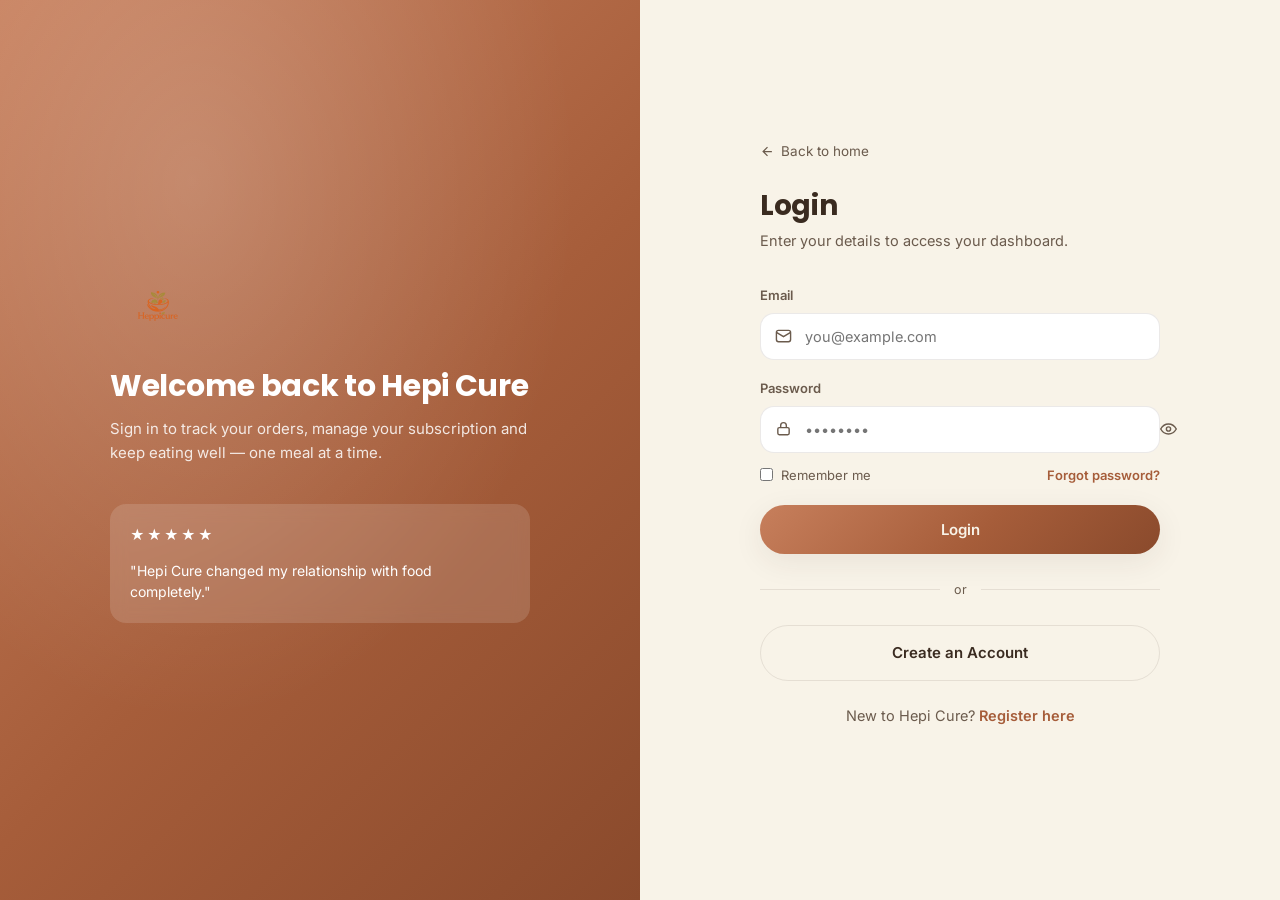
==== dashboard.html @ 38f88aef "Initial Hepi Cure website" ====
<!DOCTYPE html>
<html lang="en">
<head>
<meta charset="UTF-8">
<meta name="viewport" content="width=device-width, initial-scale=1.0">
<title>Home — Hepi Cure</title>
<link rel="stylesheet" href="css/style.css">
</head>
<body>
<div class="app-shell">
  <div class="container app-topbar">
    <div class="app-greet">
      <div>
        <h1 id="greetName">Hello, User 👋</h1>
        <p>Today's Healthy Menu</p>
      </div>
      <a href="profile.html" class="profile-link-text" aria-label="Open profile">Profile</a>
    </div>

    <div class="search-bar">
      <svg width="18" height="18" viewBox="0 0 24 24" fill="none" stroke="currentColor" stroke-width="2"><circle cx="11" cy="11" r="7"/><path d="M21 21l-4.3-4.3"/></svg>
      <input type="text" id="searchInput" placeholder="Search meals, e.g. paneer, oats, juice...">
    </div>

    <div class="cat-scroll" id="catScroll"></div>
  </div>

  <div class="container">
    <div class="meal-grid" id="mealGrid" style="margin-top:20px;"></div>
    <p id="emptyState" style="display:none; text-align:center; color:var(--text-muted); padding:60px 0;">No meals match your search. Try a different keyword.</p>
  </div>
</div>

<div class="bottom-nav">
  <a href="dashboard.html" class="bn-item active">
    <svg width="20" height="20" viewBox="0 0 24 24" fill="none" stroke="currentColor" stroke-width="2"><path d="M3 11l9-8 9 8"/><path d="M5 10v10h14V10"/></svg>
    Home
  </a>
  <a href="subscription-status.html" class="bn-item">
    <svg width="20" height="20" viewBox="0 0 24 24" fill="none" stroke="currentColor" stroke-width="2"><rect x="3" y="4" width="18" height="18" rx="3"/><path d="M8 2v4M16 2v4M3 10h18"/></svg>
    Subscription
  </a>
  <a href="track-order.html" class="bn-item">
    <svg width="20" height="20" viewBox="0 0 24 24" fill="none" stroke="currentColor" stroke-width="2"><circle cx="12" cy="12" r="9"/><path d="M12 7v5l3 3"/></svg>
    Track Order
  </a>
  <a href="profile.html" class="bn-item">
    <svg width="20" height="20" viewBox="0 0 24 24" fill="none" stroke="currentColor" stroke-width="2"><circle cx="12" cy="8" r="4"/><path d="M4 21c1.5-4 5-6 8-6s6.5 2 8 6"/></svg>
    Profile
  </a>
</div>

<a class="fab-wa" style="bottom:96px;" href="https://wa.me/917300748429" target="_blank" rel="noopener" aria-label="Chat on WhatsApp">
  <svg width="26" height="26" viewBox="0 0 24 24" fill="currentColor"><path d="M12.04 2C6.58 2 2.13 6.45 2.13 11.91c0 1.75.46 3.45 1.32 4.95L2.05 22l5.25-1.38a9.9 9.9 0 0 0 4.74 1.21h.005c5.46 0 9.91-4.45 9.91-9.91 0-2.65-1.03-5.14-2.9-7.01A9.82 9.82 0 0 0 12.04 2z"/></svg>
</a>

<script src="js/data.js"></script>
<script src="js/app.js"></script>
<script>
  Auth.requireLogin();
  const user = Auth.currentUser();
  if(user){
    document.getElementById("greetName").textContent = `Hello, ${user.name.split(" ")[0]} 👋`;
  }

  let activeCat = "all";
  let query = "";

  function catIconHTML(icon){
    return icon.includes("/") ? `<img src="${icon}" alt="">` : icon;
  }

  function renderCats(){
    const el = document.getElementById("catScroll");
    el.innerHTML = `<button class="cat-chip ${activeCat==='all'?'active':''}" data-cat="all"><span class="ic">🍽️</span>All</button>` +
      CATEGORIES.map(c=>`<button class="cat-chip ${activeCat===c.id?'active':''}" data-cat="${c.id}"><span class="ic">${catIconHTML(c.icon)}</span>${c.label}</button>`).join("");
    el.querySelectorAll(".cat-chip").forEach(b=>b.addEventListener("click", ()=>{ activeCat=b.dataset.cat; renderCats(); renderMeals(); }));
  }

  function renderMeals(){
    let list = activeCat==="all" ? MEALS : MEALS.filter(m=>m.cat===activeCat);
    if(query.trim()){
      const q = query.toLowerCase();
      list = list.filter(m => m.name.toLowerCase().includes(q) || m.ingredients.toLowerCase().includes(q));
    }
    const grid = document.getElementById("mealGrid");
    const empty = document.getElementById("emptyState");
    grid.innerHTML = list.map(mealCardHTML).join("");
    empty.style.display = list.length ? "none" : "block";
    initReveal();
  }

  document.getElementById("searchInput").addEventListener("input", (e)=>{ query = e.target.value; renderMeals(); });

  renderCats();
  renderMeals();
</script>
</body>
</html>
---- css/style.css ----
/* ===========================================================
   HEPI CURE — Design System
   Eat Healthy. Live Happy.
   =========================================================== */

@import url('https://fonts.googleapis.com/css2?family=Poppins:wght@500;600;700;800&family=Inter:wght@400;500;600;700&display=swap');

:root{
  /* Brand */
  --terracotta: #A65D3A;
  --terracotta-dark: #8A4A2C;
  --terracotta-light: #C77F5C;
  --cream: #F8F3E8;
  --cream-deep: #F0E7D5;
  --olive: #6F7D4E;
  --olive-dark: #59653E;
  --ink: #3A2B20;
  --ink-soft: #6B5B4D;
  --white: #FFFFFF;

  /* Semantic */
  --bg: var(--cream);
  --surface: var(--white);
  --text: var(--ink);
  --text-muted: var(--ink-soft);
  --border: rgba(58,43,32,0.10);

  --radius: 20px;
  --radius-sm: 12px;
  --radius-lg: 28px;
  --shadow-soft: 0 8px 30px rgba(58,43,32,0.08);
  --shadow-med: 0 14px 40px rgba(58,43,32,0.14);
  --shadow-lift: 0 20px 50px rgba(166,93,58,0.22);

  --grad-hero: radial-gradient(120% 120% at 15% 0%, #FBE9D9 0%, #F8F3E8 45%, #F1E6D2 100%);
  --grad-terracotta: linear-gradient(135deg, #C77F5C 0%, #A65D3A 55%, #8A4A2C 100%);
  --grad-olive: linear-gradient(135deg, #8B9A63 0%, #6F7D4E 100%);

  --font-head: 'Poppins', sans-serif;
  --font-body: 'Inter', sans-serif;

  --ease: cubic-bezier(.22,1,.36,1);
}

[data-theme="dark"]{
  --bg: #211913;
  --surface: #2B2119;
  --text: #F3E9DC;
  --text-muted: #C9B7A5;
  --border: rgba(255,255,255,0.08);
  --cream-deep: #33261C;
  --shadow-soft: 0 8px 30px rgba(0,0,0,0.35);
  --shadow-med: 0 14px 40px rgba(0,0,0,0.45);
  --grad-hero: radial-gradient(120% 120% at 15% 0%, #3A2C20 0%, #211913 55%, #1A130E 100%);
}

*{ box-sizing:border-box; margin:0; padding:0; }
html{ scroll-behavior:smooth; }
body{
  font-family: var(--font-body);
  background: var(--bg);
  color: var(--text);
  line-height:1.55;
  -webkit-font-smoothing:antialiased;
  transition: background .35s var(--ease), color .35s var(--ease);
  overflow-x:hidden;
}
h1,h2,h3,h4{ font-family:var(--font-head); font-weight:700; line-height:1.15; letter-spacing:-0.01em; color:var(--text); }
a{ text-decoration:none; color:inherit; }
img{ max-width:100%; display:block; }
ul{ list-style:none; }
button{ font-family:var(--font-body); cursor:pointer; border:none; background:none; }
input,select,textarea{ font-family:var(--font-body); }
::selection{ background:var(--terracotta); color:var(--cream); }
:focus-visible{ outline:2.5px solid var(--olive); outline-offset:3px; border-radius:6px; }
@media (prefers-reduced-motion: reduce){ *{ animation-duration:0.001ms !important; transition-duration:0.001ms !important; } }

.container{ max-width:1220px; margin:0 auto; padding:0 24px; }
.eyebrow{
  display:inline-flex; align-items:center; gap:8px;
  font-size:12.5px; font-weight:700; letter-spacing:.14em; text-transform:uppercase;
  color:var(--olive-dark); background:rgba(111,125,78,0.12);
  padding:7px 14px; border-radius:100px; margin-bottom:16px;
}
[data-theme="dark"] .eyebrow{ color:#C9D4A8; background:rgba(139,154,99,0.18); }

.section{ padding:96px 0; }
.section-head{ max-width:640px; margin:0 0 52px; }
.section-head.center{ margin-left:auto; margin-right:auto; text-align:center; }
.section-head h2{ font-size:clamp(28px,3.4vw,42px); margin-bottom:14px; }
.section-head p{ color:var(--text-muted); font-size:17px; }

/* Buttons */
.btn{
  display:inline-flex; align-items:center; justify-content:center; gap:9px;
  padding:15px 30px; border-radius:100px; font-weight:600; font-size:15px;
  transition: transform .3s var(--ease), box-shadow .3s var(--ease), background .3s var(--ease);
  white-space:nowrap;
}
.btn-primary{ background:var(--grad-terracotta); color:var(--cream); box-shadow:var(--shadow-soft); }
.btn-primary:hover{ transform:translateY(-3px); box-shadow:var(--shadow-lift); }
.btn-outline{ background:transparent; color:var(--text); border:1.5px solid var(--border); }
.btn-outline:hover{ border-color:var(--terracotta); color:var(--terracotta); transform:translateY(-3px); }
.btn-ghost-light{ background:rgba(255,255,255,0.16); color:var(--ink); backdrop-filter:blur(10px); border:1px solid rgba(255,255,255,0.4); }
.btn-olive{ background:var(--grad-olive); color:#fff; box-shadow:0 10px 26px rgba(111,125,78,.3); }
.btn-olive:hover{ transform:translateY(-3px); }
.btn-sm{ padding:10px 20px; font-size:13.5px; }
.btn-block{ width:100%; }
.btn[disabled]{ opacity:.5; pointer-events:none; }
.btn-danger{ background:#B4472F; color:#fff; }
.btn-icon{ width:42px; height:42px; border-radius:50%; display:inline-flex; align-items:center; justify-content:center; background:var(--surface); border:1px solid var(--border); }

/* Nav */
.nav{
  position:sticky; top:0; z-index:100;
  display:flex; align-items:center; justify-content:space-between;
  padding:16px 0; background:rgba(248,243,232,0.78); backdrop-filter:blur(16px) saturate(1.4);
  border-bottom:1px solid transparent; transition:.35s var(--ease);
}
[data-theme="dark"] .nav{ background:rgba(33,25,19,0.78); }
.nav.scrolled{ border-bottom-color:var(--border); box-shadow:0 4px 24px rgba(58,43,32,0.06); }
.nav-inner{ display:flex; align-items:center; justify-content:space-between; width:100%; }
.logo{ display:flex; align-items:center; gap:10px; font-family:var(--font-head); font-weight:800; font-size:20px; }
.logo .mark{
  width:38px; height:38px; border-radius:12px; background:var(--grad-terracotta);
  display:flex; align-items:center; justify-content:center; color:#fff; font-size:18px; box-shadow:var(--shadow-soft);
}
.logo-img{ height:56px; width:auto; display:block; }
.nav-links{ display:flex; gap:34px; font-weight:600; font-size:14.5px; }
.nav-links a{ position:relative; color:var(--text-muted); transition:.25s; }
.nav-links a:hover{ color:var(--terracotta); }
.nav-actions{ display:flex; align-items:center; gap:12px; }
.theme-toggle{
  width:42px; height:42px; border-radius:50%; background:var(--surface); border:1px solid var(--border);
  display:flex; align-items:center; justify-content:center; transition:.3s;
}
.theme-toggle:hover{ border-color:var(--terracotta); }
.nav-burger{ display:none; }

/* Hero */
.hero{ position:relative; padding:64px 0 40px; background:var(--grad-hero); overflow:hidden; }
.hero-blob{ position:absolute; border-radius:50%; filter:blur(60px); opacity:.5; z-index:0; }
.hero-blob.b1{ width:420px; height:420px; background:var(--olive); top:-160px; right:-120px; opacity:.18; }
.hero-blob.b2{ width:320px; height:320px; background:var(--terracotta); bottom:-140px; left:-100px; opacity:.14; }
.hero-grid{ position:relative; z-index:1; display:grid; grid-template-columns:1.05fr .95fr; gap:56px; align-items:center; }
.hero-copy .eyebrow{ animation: fadeUp .7s var(--ease) both; }
.hero-copy h1{ font-size:clamp(36px,4.6vw,58px); margin-bottom:20px; animation: fadeUp .7s .08s var(--ease) both; }
.hero-copy h1 span{ color:var(--terracotta); position:relative; }
.hero-copy p{ font-size:18px; color:var(--text-muted); max-width:480px; margin-bottom:32px; animation: fadeUp .7s .16s var(--ease) both; }
.hero-actions{ display:flex; gap:14px; flex-wrap:wrap; animation: fadeUp .7s .24s var(--ease) both; }
.hero-stats{ display:flex; gap:34px; margin-top:44px; animation: fadeUp .7s .32s var(--ease) both; }
.hero-stats div strong{ display:block; font-family:var(--font-head); font-size:24px; color:var(--terracotta); }
.hero-stats div span{ font-size:13px; color:var(--text-muted); }
.hero-visual{ position:relative; animation: fadeUp .8s .2s var(--ease) both; }
.hero-photo{ border-radius:var(--radius-lg); overflow:hidden; box-shadow:var(--shadow-lift); aspect-ratio:4/4.6; position:relative; }
.hero-photo img{ width:100%; height:100%; object-fit:cover; }
.hero-card{
  position:absolute; background:rgba(255,255,255,0.85); backdrop-filter:blur(14px);
  border-radius:16px; padding:14px 16px; box-shadow:var(--shadow-med); display:flex; align-items:center; gap:12px;
  border:1px solid rgba(255,255,255,0.6);
}
[data-theme="dark"] .hero-card{ background:rgba(43,33,25,0.85); }
.hero-card.c1{ top:8%; left:-9%; animation: floaty 5s ease-in-out infinite; }
.hero-card.c2{ bottom:9%; right:-8%; animation: floaty 5.5s ease-in-out infinite 1s; }
.hero-card .ring{ width:44px; height:44px; border-radius:50%; }
.hero-card small{ display:block; color:var(--text-muted); font-size:11px; }
.hero-card strong{ font-family:var(--font-head); font-size:15px; }
.scroll-ind{ display:flex; justify-content:center; margin-top:56px; }
.scroll-ind span{
  width:26px; height:42px; border:2px solid var(--terracotta); border-radius:20px; position:relative; display:block; opacity:.6;
}
.scroll-ind span::after{
  content:''; position:absolute; top:8px; left:50%; transform:translateX(-50%);
  width:4px; height:8px; background:var(--terracotta); border-radius:4px; animation:scrollDown 1.6s infinite;
}
@keyframes scrollDown{ 0%{opacity:1; top:8px;} 70%{opacity:0; top:20px;} 100%{opacity:0; top:8px;} }
@keyframes floaty{ 0%,100%{ transform:translateY(0);} 50%{ transform:translateY(-10px);} }
@keyframes fadeUp{ from{opacity:0; transform:translateY(18px);} to{opacity:1; transform:translateY(0);} }
.reveal{ opacity:0; transform:translateY(24px); transition:opacity .7s var(--ease), transform .7s var(--ease); }
.reveal.in{ opacity:1; transform:translateY(0); }

/* About cards */
.about-grid{ display:grid; grid-template-columns:repeat(4,1fr); gap:22px; }
.about-card{
  background:var(--surface); border:1px solid var(--border); border-radius:var(--radius);
  padding:30px 24px; box-shadow:var(--shadow-soft); transition:.35s var(--ease);
}
.about-card:hover{ transform:translateY(-8px); box-shadow:var(--shadow-med); border-color:var(--terracotta); }
.about-card .ic{
  width:52px; height:52px; border-radius:14px; background:var(--grad-terracotta); color:#fff;
  display:flex; align-items:center; justify-content:center; margin-bottom:18px;
}
.about-card h3{ font-size:17px; margin-bottom:8px; }
.about-card p{ font-size:14px; color:var(--text-muted); }

/* How it works */
.steps{ position:relative; }
.steps-row{ display:grid; grid-template-columns:repeat(5,1fr); gap:18px; position:relative; }
.steps-row::before{
  content:''; position:absolute; top:26px; left:10%; right:10%; height:2px;
  background:repeating-linear-gradient(90deg, var(--border) 0 10px, transparent 10px 18px); z-index:0;
}
.step{ position:relative; z-index:1; text-align:center; }
.step .num{
  width:52px; height:52px; border-radius:50%; background:var(--surface); border:2px solid var(--terracotta);
  color:var(--terracotta); font-family:var(--font-head); font-weight:700; display:flex; align-items:center; justify-content:center;
  margin:0 auto 16px; box-shadow:var(--shadow-soft);
}
.step h4{ font-size:15px; margin-bottom:6px; }
.step p{ font-size:13px; color:var(--text-muted); }

/* Meal cards */
.tabs{ display:flex; gap:10px; flex-wrap:wrap; margin-bottom:36px; }
.tab-btn{
  padding:10px 20px; border-radius:100px; border:1.5px solid var(--border); font-weight:600; font-size:13.5px;
  color:var(--text-muted); background:var(--surface); transition:.25s;
}
.tab-btn:hover{ border-color:var(--terracotta); color:var(--terracotta); }
.tab-btn.active{ background:var(--grad-terracotta); color:#fff; border-color:transparent; box-shadow:var(--shadow-soft); }

.meal-grid{ display:grid; grid-template-columns:repeat(auto-fill,minmax(270px,1fr)); gap:24px; }
.meal-card{
  background:var(--surface); border-radius:var(--radius); overflow:hidden; box-shadow:var(--shadow-soft);
  border:1px solid var(--border); transition:.35s var(--ease); display:flex; flex-direction:column;
}
.meal-card:hover{ transform:translateY(-8px); box-shadow:var(--shadow-med); }
.meal-media{ position:relative; aspect-ratio:4/3; overflow:hidden; }
.meal-media img{ width:100%; height:100%; object-fit:cover; transition:transform .5s var(--ease); }
.meal-card:hover .meal-media img{ transform:scale(1.08); }
.meal-badge{
  position:absolute; top:12px; left:12px; background:rgba(255,255,255,.92); backdrop-filter:blur(6px);
  padding:5px 12px; border-radius:100px; font-size:11.5px; font-weight:700; color:var(--olive-dark);
}
.meal-fav{
  position:absolute; top:12px; right:12px; width:34px; height:34px; border-radius:50%;
  background:rgba(255,255,255,.92); display:flex; align-items:center; justify-content:center; color:var(--terracotta);
}
.meal-body{ padding:20px; display:flex; flex-direction:column; gap:10px; flex:1; }
.meal-body h3{ font-size:16.5px; }
.meal-body .desc{ font-size:13px; color:var(--text-muted); flex:1; }
.macro-row{ display:flex; gap:14px; padding:12px 0; border-top:1px dashed var(--border); border-bottom:1px dashed var(--border); }
.macro{ text-align:center; flex:1; }
.macro strong{ display:block; font-family:var(--font-head); font-size:14.5px; color:var(--terracotta); }
.macro span{ font-size:10.5px; color:var(--text-muted); text-transform:uppercase; letter-spacing:.05em; }
.meal-foot{ display:flex; align-items:center; justify-content:space-between; margin-top:4px; }
.price{ font-family:var(--font-head); font-weight:700; color:var(--ink); }
[data-theme="dark"] .price{ color:var(--text); }
.wa-btn{
  display:inline-flex; align-items:center; gap:7px; background:#25D366; color:#fff; padding:9px 16px;
  border-radius:100px; font-size:12.5px; font-weight:700; transition:.25s;
}
.wa-btn:hover{ transform:translateY(-2px); box-shadow:0 8px 20px rgba(37,211,102,.35); }

/* Pricing */
.pricing-grid{ display:grid; grid-template-columns:repeat(3,1fr); gap:26px; align-items:stretch; }
.price-card{
  background:var(--surface); border-radius:var(--radius-lg); padding:36px 30px; border:1px solid var(--border);
  box-shadow:var(--shadow-soft); display:flex; flex-direction:column; transition:.35s var(--ease); position:relative;
}
.price-card:hover{ transform:translateY(-8px); box-shadow:var(--shadow-med); }
.price-card.featured{ background:var(--grad-terracotta); color:#fff; transform:scale(1.03); box-shadow:var(--shadow-lift); }
.price-card.featured:hover{ transform:scale(1.03) translateY(-8px); }
.price-card.featured .price-list li{ color:rgba(255,255,255,.92); }
.price-card.featured .plan-price span{ color:rgba(255,255,255,.75); }
.price-card.featured h3{ color:#fff; }
.ribbon{ position:absolute; top:-14px; right:28px; background:var(--olive); color:#fff; font-size:11.5px; font-weight:700; padding:6px 14px; border-radius:100px; box-shadow:var(--shadow-soft); }
.price-card h3{ font-size:20px; margin-bottom:6px; }
.plan-price{ font-family:var(--font-head); font-size:36px; font-weight:800; margin:14px 0 20px; }
.plan-price span{ font-size:14px; font-weight:500; color:var(--text-muted); }
.price-list{ display:flex; flex-direction:column; gap:12px; margin-bottom:28px; flex:1; }
.price-list li{ display:flex; align-items:center; gap:10px; font-size:14px; color:var(--text-muted); }
.price-list li svg{ flex-shrink:0; color:var(--olive); }
.price-card.featured .price-list li svg{ color:#fff; }

/* Testimonials */
.testi-grid{ display:grid; grid-template-columns:repeat(3,1fr); gap:24px; }
.testi-card{ background:var(--surface); border-radius:var(--radius); padding:28px; border:1px solid var(--border); box-shadow:var(--shadow-soft); }
.testi-stars{ color:#E3A23A; font-size:14px; margin-bottom:14px; letter-spacing:2px; }
.testi-card p{ font-size:14.5px; color:var(--text-muted); margin-bottom:20px; }
.testi-person{ display:flex; align-items:center; gap:12px; }
.testi-person img{ width:44px; height:44px; border-radius:50%; object-fit:cover; }
.testi-person strong{ display:block; font-size:14px; }
.testi-person span{ font-size:12px; color:var(--text-muted); }

/* FAQ */
.faq-list{ max-width:760px; margin:0 auto; display:flex; flex-direction:column; gap:14px; }
.faq-item{ background:var(--surface); border:1px solid var(--border); border-radius:16px; overflow:hidden; }
.faq-q{ display:flex; align-items:center; justify-content:space-between; padding:20px 24px; font-weight:600; font-size:15px; }
.faq-q svg{ transition:transform .3s var(--ease); flex-shrink:0; color:var(--terracotta); }
.faq-item.open .faq-q svg{ transform:rotate(45deg); }
.faq-a{ max-height:0; overflow:hidden; transition:max-height .4s var(--ease); }
.faq-item.open .faq-a{ max-height:220px; }
.faq-a p{ padding:0 24px 20px; font-size:14px; color:var(--text-muted); }

/* Footer */
.footer{ background:var(--ink); color:#EFE4D6; padding:64px 0 26px; margin-top:40px; }
[data-theme="dark"] .footer{ background:#160F0A; }
.footer-grid{ display:grid; grid-template-columns:1.4fr 1fr 1fr 1.1fr; gap:40px; margin-bottom:44px; }
.footer .logo{ color:#fff; margin-bottom:14px; }
.footer-col h4{ color:#fff; font-size:14px; margin-bottom:16px; letter-spacing:.03em; }
.footer-col p{ color:#C9B7A5; font-size:13.5px; }
.footer-col ul{ display:flex; flex-direction:column; gap:10px; }
.footer-col a{ color:#C9B7A5; font-size:13.5px; transition:.2s; }
.footer-col a:hover{ color:var(--terracotta-light); }
.footer-bottom{ border-top:1px solid rgba(255,255,255,0.08); padding-top:22px; display:flex; justify-content:space-between; font-size:12.5px; color:#9C8975; flex-wrap:wrap; gap:10px; }
.social-row{ display:flex; gap:10px; margin-top:14px; }
.social-row a{ width:38px; height:38px; border-radius:50%; background:rgba(255,255,255,0.07); display:flex; align-items:center; justify-content:center; }
.social-row a:hover{ background:var(--terracotta); }

/* Floating WhatsApp */
.fab-wa{
  position:fixed; bottom:26px; right:26px; width:60px; height:60px; border-radius:50%;
  background:#25D366; display:flex; align-items:center; justify-content:center; box-shadow:0 12px 30px rgba(37,211,102,.4);
  z-index:200; color:#fff; animation:pulse 2.4s infinite;
}
.fab-wa:hover{ transform:scale(1.08); }
@keyframes pulse{ 0%{box-shadow:0 12px 30px rgba(37,211,102,.4);} 50%{box-shadow:0 12px 30px rgba(37,211,102,.15), 0 0 0 12px rgba(37,211,102,.08);} 100%{box-shadow:0 12px 30px rgba(37,211,102,.4);} }

/* Auth pages */
.auth-wrap{ min-height:100vh; display:grid; grid-template-columns:1fr 1fr; }
.auth-visual{ position:relative; background:var(--grad-terracotta); display:flex; align-items:center; justify-content:center; padding:60px; overflow:hidden; }
.auth-visual::before{ content:''; position:absolute; inset:0; background:radial-gradient(60% 60% at 30% 20%, rgba(255,255,255,.18), transparent); }
.auth-visual-inner{ position:relative; z-index:1; color:#fff; max-width:420px; }
.auth-visual-inner .mark{ width:60px; height:60px; border-radius:16px; background:rgba(255,255,255,.18); display:flex; align-items:center; justify-content:center; margin-bottom:28px; font-size:26px; backdrop-filter:blur(6px); }
.auth-logo-img{ height:64px; width:auto; display:block; margin-bottom:28px; }
.auth-visual-inner h2{ color:#fff; font-size:30px; margin-bottom:14px; }
.auth-visual-inner p{ color:rgba(255,255,255,.85); font-size:15px; }
.auth-quote{ margin-top:40px; padding:20px; background:rgba(255,255,255,.14); border-radius:16px; backdrop-filter:blur(8px); }
.auth-form-side{ display:flex; align-items:center; justify-content:center; padding:40px; }
.auth-box{ width:100%; max-width:400px; }
.auth-box .back{ display:inline-flex; align-items:center; gap:6px; font-size:13.5px; color:var(--text-muted); margin-bottom:28px; }
.auth-box h1{ font-size:28px; margin-bottom:8px; }
.auth-box > p{ color:var(--text-muted); font-size:14.5px; margin-bottom:32px; }
.field{ margin-bottom:18px; }
.field label{ display:block; font-size:13px; font-weight:600; margin-bottom:8px; color:var(--text-muted); }
.field .input-wrap{ position:relative; }
.field input, .field select, .field textarea{
  width:100%; padding:14px 16px 14px 44px; border-radius:14px; border:1.5px solid var(--border);
  background:var(--surface); color:var(--text); font-size:14.5px; transition:.25s;
}
.field input:focus, .field select:focus, .field textarea:focus{ border-color:var(--terracotta); }
.field .input-wrap svg{ position:absolute; left:15px; top:50%; transform:translateY(-50%); color:var(--text-muted); }
.field .toggle-pass{ position:absolute; right:15px; top:50%; transform:translateY(-50%); color:var(--text-muted); }
.field-row{ display:flex; align-items:center; justify-content:space-between; margin:-6px 0 20px; font-size:13px; }
.checkbox-row{ display:flex; align-items:center; gap:8px; color:var(--text-muted); }
.link-accent{ color:var(--terracotta); font-weight:600; }
.auth-divider{ display:flex; align-items:center; gap:14px; margin:26px 0; color:var(--text-muted); font-size:12.5px; }
.auth-divider::before, .auth-divider::after{ content:''; flex:1; height:1px; background:var(--border); }
.auth-switch{ text-align:center; margin-top:24px; font-size:14px; color:var(--text-muted); }
.form-error{ color:#B4472F; font-size:12.5px; margin-top:6px; display:none; }
.form-error.show{ display:block; }

/* Interstitial (assessment) */
.interstitial{ min-height:100vh; display:flex; align-items:center; justify-content:center; padding:24px; background:var(--grad-hero); }
.inter-card{ max-width:520px; width:100%; background:var(--surface); border-radius:var(--radius-lg); padding:48px 40px; box-shadow:var(--shadow-med); text-align:center; border:1px solid var(--border); }
.inter-card .icon-blob{ width:84px; height:84px; border-radius:26px; background:var(--grad-olive); display:flex; align-items:center; justify-content:center; margin:0 auto 26px; color:#fff; box-shadow:var(--shadow-soft); }
.inter-card h1{ font-size:26px; margin-bottom:12px; }
.inter-card p{ color:var(--text-muted); margin-bottom:32px; }
.inter-actions{ display:flex; flex-direction:column; gap:12px; }
.progress-dots{ display:flex; justify-content:center; gap:8px; margin-bottom:30px; }
.progress-dots span{ width:8px; height:8px; border-radius:50%; background:var(--border); }
.progress-dots span.active{ background:var(--terracotta); width:22px; border-radius:5px; transition:.3s; }

/* Dashboard shell */
.app-shell{ min-height:100vh; padding-bottom:96px; background:var(--bg); }
.app-topbar{ padding:24px 0 4px; }
.app-greet{ display:flex; align-items:center; justify-content:space-between; margin-bottom:22px; }
.app-greet h1{ font-size:22px; }
.app-greet p{ color:var(--text-muted); font-size:13.5px; }
.avatar{ width:46px; height:46px; border-radius:50%; object-fit:cover; border:2px solid var(--surface); box-shadow:var(--shadow-soft); }
.search-bar{ position:relative; margin-bottom:24px; }
.search-bar input{ width:100%; padding:16px 16px 16px 48px; border-radius:16px; border:1.5px solid var(--border); background:var(--surface); font-size:14.5px; box-shadow:var(--shadow-soft); }
.search-bar svg{ position:absolute; left:17px; top:50%; transform:translateY(-50%); color:var(--text-muted); }
.cat-scroll{ display:flex; gap:12px; overflow-x:auto; padding-bottom:10px; margin-bottom:8px; scrollbar-width:none; }
.cat-scroll::-webkit-scrollbar{ display:none; }
.cat-chip{
  flex-shrink:0; display:flex; flex-direction:column; align-items:center; gap:8px; padding:14px 20px; border-radius:18px;
  background:var(--surface); border:1.5px solid var(--border); min-width:84px; transition:.25s; font-size:12px; font-weight:600; color:var(--text-muted);
}
.cat-chip .ic{ width:34px; height:34px; border-radius:10px; display:flex; align-items:center; justify-content:center; background:var(--cream-deep); overflow:hidden; }
.cat-chip .ic img{ width:100%; height:100%; object-fit:cover; border-radius:10px; }
.cat-chip.active{ border-color:var(--terracotta); background:rgba(166,93,58,0.08); color:var(--terracotta); }
.cat-chip.active .ic{ background:var(--grad-terracotta); color:#fff; }

/* Bottom nav */
.bottom-nav{
  position:fixed; bottom:0; left:0; right:0; z-index:150; background:var(--surface); border-top:1px solid var(--border);
  display:flex; justify-content:space-around; padding:10px 8px calc(10px + env(safe-area-inset-bottom));
  box-shadow:0 -8px 24px rgba(58,43,32,.06);
}
.bn-item{ display:flex; flex-direction:column; align-items:center; gap:4px; font-size:10.5px; color:var(--text-muted); font-weight:600; padding:6px 14px; border-radius:12px; transition:.25s; }
.bn-item.active{ color:var(--terracotta); background:rgba(166,93,58,0.08); }

/* Timeline (track order) */
.timeline{ display:flex; flex-direction:column; gap:0; margin:32px 0; }
.tl-step{ display:flex; gap:18px; position:relative; padding-bottom:34px; }
.tl-step:last-child{ padding-bottom:0; }
.tl-step::before{ content:''; position:absolute; left:19px; top:40px; bottom:0; width:2px; background:var(--border); }
.tl-step:last-child::before{ display:none; }
.tl-dot{ width:40px; height:40px; border-radius:50%; background:var(--surface); border:2px solid var(--border); display:flex; align-items:center; justify-content:center; flex-shrink:0; z-index:1; color:var(--text-muted); }
.tl-step.done .tl-dot{ background:var(--grad-olive); border-color:transparent; color:#fff; }
.tl-step.current .tl-dot{ background:var(--grad-terracotta); border-color:transparent; color:#fff; animation:pulseRing 1.8s infinite; }
@keyframes pulseRing{ 0%{box-shadow:0 0 0 0 rgba(166,93,58,.35);} 70%{box-shadow:0 0 0 10px rgba(166,93,58,0);} 100%{box-shadow:0 0 0 0 rgba(166,93,58,0);} }
.tl-content h4{ font-size:15px; margin-bottom:4px; }
.tl-content p{ font-size:13px; color:var(--text-muted); }
.tl-step.done .tl-content h4{ color:var(--olive-dark); }

/* Cards generic */
.card{ background:var(--surface); border-radius:var(--radius); padding:24px; border:1px solid var(--border); box-shadow:var(--shadow-soft); }
.stat-row{ display:grid; grid-template-columns:repeat(3,1fr); gap:14px; margin:20px 0; }
.stat-box{ background:var(--cream-deep); border-radius:14px; padding:16px; text-align:center; }
[data-theme="dark"] .stat-box{ background:rgba(255,255,255,0.04); }
.stat-box strong{ display:block; font-family:var(--font-head); font-size:19px; color:var(--terracotta); }
.stat-box span{ font-size:11px; color:var(--text-muted); }

/* Toast */
.toast-wrap{ position:fixed; top:20px; right:20px; z-index:400; display:flex; flex-direction:column; gap:10px; }
.toast{
  background:var(--ink); color:#F3E9DC; padding:14px 20px; border-radius:14px; font-size:13.5px; font-weight:500;
  box-shadow:var(--shadow-med); display:flex; align-items:center; gap:10px; animation:toastIn .35s var(--ease);
}
@keyframes toastIn{ from{ opacity:0; transform:translateX(30px);} to{opacity:1; transform:translateX(0);} }
.toast.success svg{ color:#8FBF6F; }

/* Skeleton */
.skeleton{ background:linear-gradient(90deg, var(--cream-deep) 25%, var(--border) 37%, var(--cream-deep) 63%); background-size:400% 100%; animation:shimmer 1.4s infinite; border-radius:14px; }
@keyframes shimmer{ 0%{background-position:100% 0;} 100%{background-position:0 0;} }

/* Modal */
.modal-bg{ position:fixed; inset:0; background:rgba(58,43,32,0.45); backdrop-filter:blur(4px); z-index:300; display:none; align-items:center; justify-content:center; padding:20px; }
.modal-bg.open{ display:flex; }
.modal{ background:var(--surface); border-radius:var(--radius); padding:30px; max-width:440px; width:100%; box-shadow:var(--shadow-lift); }

/* Admin */
.admin-shell{ display:grid; grid-template-columns:250px 1fr; min-height:100vh; }
.admin-sidebar{ background:var(--ink); color:#EFE4D6; padding:26px 18px; display:flex; flex-direction:column; }
[data-theme="dark"] .admin-sidebar{ background:#160F0A; }
.admin-sidebar .logo{ color:#fff; margin-bottom:34px; padding:0 8px; }
.admin-nav{ display:flex; flex-direction:column; gap:4px; flex:1; }
.admin-nav a{ display:flex; align-items:center; gap:12px; padding:12px 14px; border-radius:12px; font-size:13.5px; font-weight:600; color:#C9B7A5; transition:.2s; }
.admin-nav a:hover{ background:rgba(255,255,255,.06); color:#fff; }
.admin-nav a.active{ background:var(--grad-terracotta); color:#fff; }
.admin-main{ padding:30px 34px; overflow-x:hidden; }
.admin-header{ display:flex; align-items:center; justify-content:space-between; margin-bottom:26px; }
.admin-header h1{ font-size:22px; }
.data-table{ width:100%; border-collapse:collapse; background:var(--surface); border-radius:var(--radius); overflow:hidden; box-shadow:var(--shadow-soft); }
.data-table th{ text-align:left; font-size:11.5px; text-transform:uppercase; letter-spacing:.05em; color:var(--text-muted); padding:14px 18px; background:var(--cream-deep); }
[data-theme="dark"] .data-table th{ background:rgba(255,255,255,0.04); }
.data-table td{ padding:14px 18px; font-size:13.5px; border-top:1px solid var(--border); }
.pill{ padding:4px 12px; border-radius:100px; font-size:11px; font-weight:700; }
.pill.green{ background:rgba(111,125,78,.15); color:var(--olive-dark); }
.pill.orange{ background:rgba(166,93,58,.15); color:var(--terracotta); }
.pill.gray{ background:rgba(58,43,32,.08); color:var(--text-muted); }
.admin-tab-content{ display:none; }
.admin-tab-content.active{ display:block; }
.kpi-grid{ display:grid; grid-template-columns:repeat(4,1fr); gap:20px; margin-bottom:28px; }
.kpi-card{ background:var(--surface); border-radius:var(--radius); padding:22px; box-shadow:var(--shadow-soft); border:1px solid var(--border); }
.kpi-card .ic{ width:40px; height:40px; border-radius:12px; display:flex; align-items:center; justify-content:center; margin-bottom:14px; }
.kpi-card strong{ display:block; font-family:var(--font-head); font-size:24px; }
.kpi-card span{ font-size:12.5px; color:var(--text-muted); }
.table-toolbar{ display:flex; justify-content:space-between; align-items:center; margin-bottom:16px; gap:12px; flex-wrap:wrap; }
.table-toolbar input, .table-toolbar select{ padding:10px 14px; border-radius:10px; border:1.5px solid var(--border); background:var(--surface); font-size:13px; }
.icon-action{ width:32px; height:32px; border-radius:8px; display:inline-flex; align-items:center; justify-content:center; color:var(--text-muted); transition:.2s; }
.icon-action:hover{ background:var(--cream-deep); color:var(--terracotta); }

/* Responsive */
@media (max-width: 980px){
  .hero-grid{ grid-template-columns:1fr; }
  .about-grid{ grid-template-columns:repeat(2,1fr); }
  .steps-row{ grid-template-columns:repeat(3,1fr); row-gap:30px; }
  .steps-row::before{ display:none; }
  .pricing-grid, .testi-grid{ grid-template-columns:1fr; }
  .footer-grid{ grid-template-columns:1fr 1fr; }
  .auth-visual{ display:none; }
  .auth-wrap{ grid-template-columns:1fr; }
  .admin-shell{ grid-template-columns:1fr; }
  .admin-sidebar{ display:none; }
  .kpi-grid{ grid-template-columns:repeat(2,1fr); }
}
@media (max-width: 640px){
  .nav-links{ display:none; }
  .about-grid{ grid-template-columns:1fr; }
  .steps-row{ grid-template-columns:1fr 1fr; }
  .section{ padding:64px 0; }
  .hero{ padding-top:32px; }
  .hero-card{ display:none; }
  .footer-grid{ grid-template-columns:1fr; gap:30px; }
  .kpi-grid{ grid-template-columns:1fr; }
}


/* Admin editing and full responsive improvements */
.admin-menu-btn{display:none;position:fixed;top:14px;left:14px;z-index:260;width:44px;height:44px;border-radius:12px;background:var(--grad-terracotta);color:#fff;font-size:22px;box-shadow:var(--shadow-med)}
.admin-category-grid{grid-template-columns:repeat(5,minmax(150px,1fr));}
.admin-category-card,.price-card{position:relative;}
.category-edit,.plan-edit{position:absolute;right:14px;top:14px;background:var(--cream-deep);color:var(--terracotta);z-index:2;}
.featured .plan-edit{background:rgba(255,255,255,.18);color:#fff;}
.modal-title-row{display:flex;align-items:center;justify-content:space-between;gap:16px;margin-bottom:20px}.modal-title-row button{font-size:20px;color:var(--text-muted)}
.admin-edit-modal{max-height:90vh;overflow:auto}.admin-edit-modal textarea{width:100%;resize:vertical;min-height:120px}.check-row{display:flex;gap:10px;align-items:center;margin:0 0 20px;color:var(--text-muted);font-size:14px}

@media (max-width:980px){
  .admin-menu-btn{display:flex;align-items:center;justify-content:center}
  .admin-sidebar{display:flex;position:fixed;inset:0 auto 0 0;width:min(82vw,290px);z-index:250;transform:translateX(-105%);transition:transform .3s var(--ease);box-shadow:20px 0 50px rgba(0,0,0,.25)}
  .admin-sidebar.mobile-open{transform:translateX(0)}
  .admin-main{padding:76px 18px 28px}
  .admin-category-grid{grid-template-columns:repeat(2,minmax(0,1fr))}
  .data-table{display:block;overflow-x:auto;white-space:nowrap;-webkit-overflow-scrolling:touch}
  .pricing-grid{gap:18px}
}
@media (max-width:640px){
  .container{padding:0 16px}.nav{padding:12px 0}.logo{font-size:17px}.logo .mark{width:34px;height:34px}
  .nav-actions{gap:7px}.nav-actions .btn{padding:9px 13px;font-size:12px}.theme-toggle{width:38px;height:38px}
  .hero-copy p,.section-head p{font-size:15px}.hero-actions{flex-direction:column}.hero-actions .btn{width:100%}.hero-stats{gap:18px;flex-wrap:wrap}
  .meal-grid{grid-template-columns:1fr}.meal-card:hover,.about-card:hover{transform:none}.meal-foot{align-items:center}.wa-btn{padding:10px 14px}
  .tabs{overflow-x:auto;flex-wrap:nowrap;padding-bottom:6px}.tab-btn{flex:0 0 auto}
  .pricing-grid{grid-template-columns:1fr}.price-card{padding:28px 20px}.footer-bottom{flex-direction:column;gap:8px;text-align:center}
  .admin-main{padding-left:12px;padding-right:12px}.admin-header h1{font-size:18px}.admin-category-grid{grid-template-columns:1fr}
  .table-toolbar{align-items:stretch}.table-toolbar input,.table-toolbar select,.table-toolbar .btn{width:100%}
  .modal-bg{padding:10px}.modal{padding:22px 16px;border-radius:16px}.kpi-card{padding:18px}
  .auth-card{padding:24px 16px}.field-row{grid-template-columns:1fr!important}
}


/* Meal and order admin editor */
.admin-wide-modal{max-width:760px}.admin-form-grid{display:grid;grid-template-columns:1fr 1fr;gap:0 16px}.admin-full-field{grid-column:1/-1}.admin-actions-cell{display:flex;gap:8px;align-items:center}.danger-action{color:#b4472f!important}.pill.red{background:rgba(180,71,47,.12);color:#b4472f}.admin-edit-modal .field input,.admin-edit-modal .field select,.admin-edit-modal .field textarea{padding-left:16px}.admin-edit-modal select{width:100%;padding:14px 16px;border-radius:14px;border:1.5px solid var(--border);background:var(--surface);color:var(--text)}
@media(max-width:640px){.admin-form-grid{grid-template-columns:1fr}.admin-full-field{grid-column:auto}.admin-wide-modal{max-height:94vh}.admin-actions-cell{min-width:92px}}


/* ===========================================================
   ADMIN PERFORMANCE + INFORMATION-ONLY SUBSCRIPTIONS
   =========================================================== */
.plan-price{
  display:none !important;
}

.plan-tagline{
  margin:10px 0 18px;
  color:var(--text-muted);
  font-size:14px;
  line-height:1.6;
}

.price-card.featured .plan-tagline{
  color:rgba(255,255,255,.84);
}

.plan-member-count{
  margin-top:18px;
  padding-top:16px;
  border-top:1px solid var(--border);
  color:var(--text-muted);
  font-size:13px;
  font-weight:600;
}

.price-card.featured .plan-member-count{
  border-top-color:rgba(255,255,255,.18);
  color:rgba(255,255,255,.84);
}

.admin-user-badge,
.user-initial-avatar{
  width:42px;
  height:42px;
  flex:0 0 42px;
  display:inline-flex;
  align-items:center;
  justify-content:center;
  border-radius:50%;
  background:var(--grad-terracotta);
  color:#fff;
  font-family:var(--font-head);
  font-size:16px;
  font-weight:800;
  box-shadow:var(--shadow-soft);
}

.admin-meal-thumb{
  width:40px;
  height:40px;
  flex:0 0 40px;
  display:block;
  object-fit:cover;
  border-radius:9px;
  background:var(--cream-deep);
}

#mealsTableBody td:first-child{
  min-width:220px;
}

.admin-tab-content:not(.active){
  content-visibility:hidden;
}

.admin-tab-content.active{
  content-visibility:visible;
}

@media (max-width:640px){
  .admin-user-badge,
  .user-initial-avatar{
    width:38px;
    height:38px;
    flex-basis:38px;
  }

  .admin-meal-thumb{
    width:36px;
    height:36px;
    flex-basis:36px;
  }
}
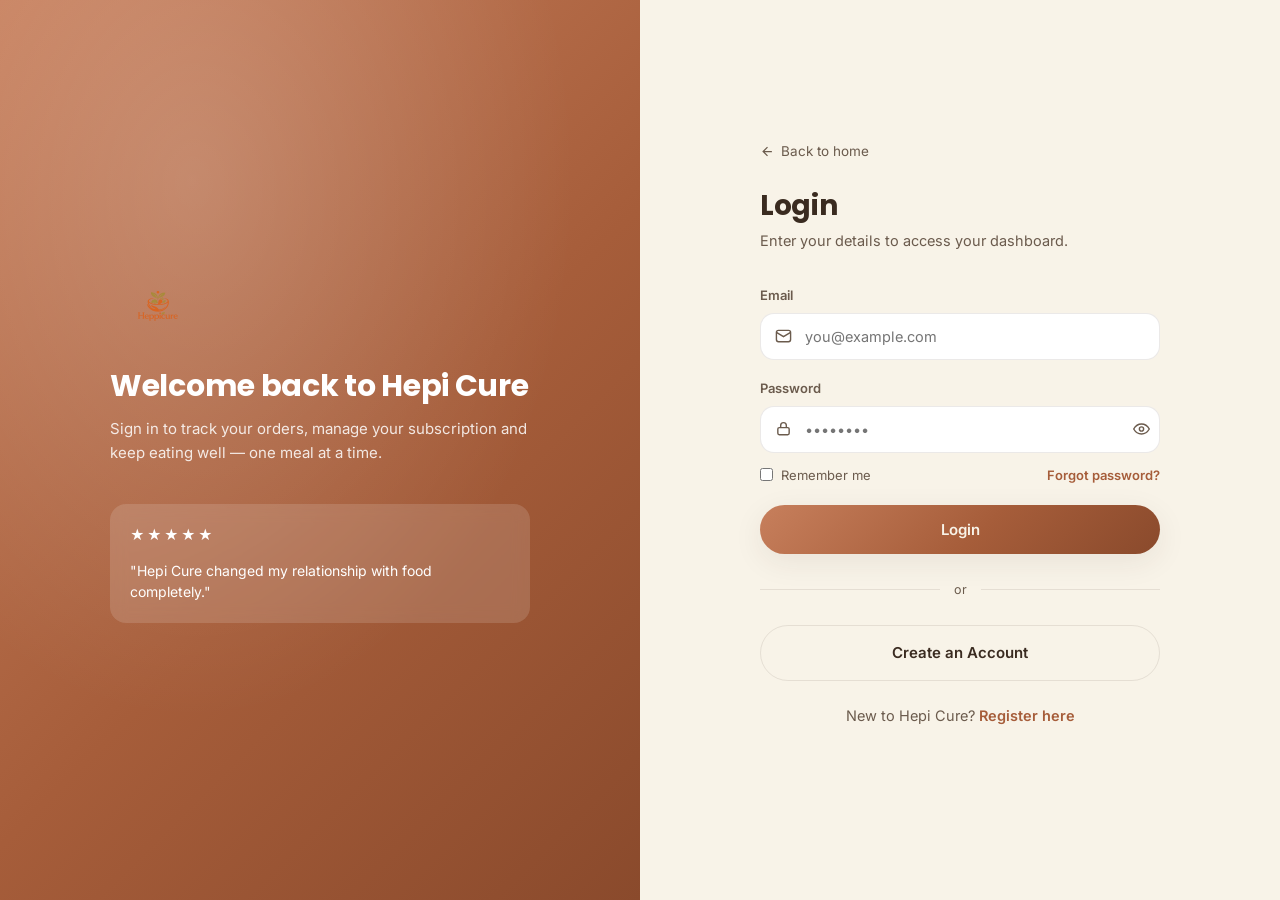
==== commit 5660c046: "password visibility,all icon image insertion.." ====
--- a/dashboard.html
+++ b/dashboard.html
@@ -72,7 +72,7 @@
 
   function renderCats(){
     const el = document.getElementById("catScroll");
-    el.innerHTML = `<button class="cat-chip ${activeCat==='all'?'active':''}" data-cat="all"><span class="ic">🍽️</span>All</button>` +
+    el.innerHTML = `<button class="cat-chip ${activeCat==='all'?'active':''}" data-cat="all"><span class="ic"><img src="images/chefs-thali.png" alt=""></span>All</button>` +
       CATEGORIES.map(c=>`<button class="cat-chip ${activeCat===c.id?'active':''}" data-cat="${c.id}"><span class="ic">${catIconHTML(c.icon)}</span>${c.label}</button>`).join("");
     el.querySelectorAll(".cat-chip").forEach(b=>b.addEventListener("click", ()=>{ activeCat=b.dataset.cat; renderCats(); renderMeals(); }));
   }
--- a/css/style.css
+++ b/css/style.css
@@ -120,12 +120,12 @@
 [data-theme="dark"] .nav{ background:rgba(33,25,19,0.78); }
 .nav.scrolled{ border-bottom-color:var(--border); box-shadow:0 4px 24px rgba(58,43,32,0.06); }
 .nav-inner{ display:flex; align-items:center; justify-content:space-between; width:100%; }
-.logo{ display:flex; align-items:center; gap:10px; font-family:var(--font-head); font-weight:800; font-size:20px; }
+.logo{ display:flex; align-items:center; gap:12px; font-family:var(--font-head); font-weight:800; font-size:20px; }
 .logo .mark{
   width:38px; height:38px; border-radius:12px; background:var(--grad-terracotta);
   display:flex; align-items:center; justify-content:center; color:#fff; font-size:18px; box-shadow:var(--shadow-soft);
 }
-.logo-img{ height:56px; width:auto; display:block; }
+.logo-img{ height: 80px; width:auto; display:block; }
 .nav-links{ display:flex; gap:34px; font-weight:600; font-size:14.5px; }
 .nav-links a{ position:relative; color:var(--text-muted); transition:.25s; }
 .nav-links a:hover{ color:var(--terracotta); }
@@ -339,8 +339,15 @@
   background:var(--surface); color:var(--text); font-size:14.5px; transition:.25s;
 }
 .field input:focus, .field select:focus, .field textarea:focus{ border-color:var(--terracotta); }
-.field .input-wrap svg{ position:absolute; left:15px; top:50%; transform:translateY(-50%); color:var(--text-muted); }
-.field .toggle-pass{ position:absolute; right:15px; top:50%; transform:translateY(-50%); color:var(--text-muted); }
+.field .input-wrap svg{ position:absolute; left:15px; top:50%; transform:translateY(-50%); color:var(--text-muted); pointer-events:none; }
+.field .input-wrap:has(.toggle-pass) input{ padding-right:46px; }
+.field .toggle-pass{
+  position:absolute; right:14px; top:50%; transform:translateY(-50%);
+  display:flex; align-items:center; justify-content:center;
+  width:28px; height:28px; padding:0; border:none; background:transparent;
+  color:var(--text-muted); cursor:pointer; border-radius:8px; transition:.2s;
+}
+.field .toggle-pass:hover{ color:var(--terracotta); background:var(--cream-deep); }
 .field-row{ display:flex; align-items:center; justify-content:space-between; margin:-6px 0 20px; font-size:13px; }
 .checkbox-row{ display:flex; align-items:center; gap:8px; color:var(--text-muted); }
 .link-accent{ color:var(--terracotta); font-weight:600; }
@@ -611,3 +618,953 @@
     flex-basis:36px;
   }
 }
+/* HEPI CURE PREMIUM SUBSCRIPTION UPGRADE — append to END of css/style.css */
+.subscription-showcase{
+  --sub-wine:var(--terracotta);
+  --sub-wine-soft:#B36A46;
+  --sub-gold:#D4A64A;
+  --sub-cream:#F7EFE6;
+  --sub-card:#FFFDF9;
+  --sub-brown:var(--ink);
+  --sub-muted:#6F5C50;
+background:var(--terracotta);
+position:relative;overflow:hidden;background:radial-gradient(circle at 10% 10%,rgba(200,149,42,.12),transparent 28%),radial-gradient(circle at 92% 85%,rgba(123,26,26,.09),transparent 30%),linear-gradient(180deg,var(--sub-cream),#FBF3E9)}
+[data-theme="dark"] .subscription-showcase{--sub-card:#30231c;--sub-brown:#f5eadf;--sub-muted:#d2b9aa;background:#211913}.subscription-container{position:relative;z-index:2}.subscription-orb{position:absolute;border-radius:50%;pointer-events:none;opacity:.45}.subscription-orb-one{width:240px;height:240px;left:-100px;top:110px;background:rgba(200,149,42,.15)}.subscription-orb-two{width:300px;height:300px;right:-150px;bottom:50px;background:rgba(123,26,26,.10)}
+.subscription-heading{max-width:760px;margin:0 auto 46px;text-align:center}.subscription-pill{display:inline-flex;align-items:center;gap:9px;padding:8px 16px;border-radius:999px;background:var(--sub-wine);color:#fff;font-size:11px;font-weight:700;letter-spacing:.16em;text-transform:uppercase;box-shadow:0 10px 30px rgba(123,26,26,.14);margin-bottom:18px}.subscription-pill-dot{width:7px;height:7px;border-radius:50%;background:var(--sub-gold);animation:subscriptionPulse 1.8s ease-in-out infinite}.subscription-kicker{color:var(--sub-gold);font-family:Georgia,'Times New Roman',serif;font-style:italic;font-size:16px;margin-bottom:8px}.subscription-heading h2{color:var(--sub-brown);font-size:clamp(30px,4vw,48px);margin-bottom:16px}.subscription-intro{max-width:650px;margin:0 auto;color:var(--sub-muted);font-size:16px;line-height:1.8}
+.subscription-slider{max-width:1060px;margin:0 auto}.subscription-viewport{overflow:hidden;padding:12px 8px 22px}.subscription-track{display:flex;gap:22px;transition:transform .55s cubic-bezier(.22,1,.36,1);will-change:transform}.subscription-card{position:relative;min-width:calc((100% - 44px)/3);background:var(--sub-card);color:var(--sub-brown);border:1px solid rgba(123,26,26,.10);border-radius:26px;padding:28px 25px 25px;overflow:hidden;box-shadow:0 15px 40px rgba(67,26,14,.08);transition:.35s}.subscription-card:hover{transform:translateY(-8px);box-shadow:0 22px 52px rgba(67,26,14,.15);border-color:rgba(200,149,42,.5)}.subscription-card.featured{
+    background: linear-gradient(
+        135deg,
+        var(--terracotta) 0%,
+        #B36A46 55%,
+        #8A4A2C 100%
+    );
+
+    color:#fff;
+    border:1px solid rgba(255,255,255,.08);
+    box-shadow:0 25px 60px rgba(166,93,58,.28);
+}
+.subscription-popular{position:absolute;right:18px;top:18px;border-radius:999px;background:var(--sub-gold);color:#291007;padding:6px 11px;font-size:9px;font-weight:800;letter-spacing:.12em;text-transform:uppercase}.subscription-icon{width:58px;height:58px;display:flex;align-items:center;justify-content:center;border-radius:17px;background:rgba(200,149,42,.10);border:1px solid rgba(200,149,42,.24);color:var(--sub-wine);margin-bottom:20px}.subscription-card.featured .subscription-icon{color:#F8D98E;background:rgba(255,255,255,.09);border-color:rgba(255,255,255,.16)}.subscription-icon svg{width:31px;height:31px}.subscription-number{display:inline-flex;color:var(--sub-wine);background:rgba(123,26,26,.07);border-radius:999px;padding:5px 11px;font-size:10px;font-weight:800;letter-spacing:.11em;text-transform:uppercase;margin-bottom:14px}.subscription-card.featured .subscription-number{color:#F8E2B0;background:rgba(255,255,255,.10)}.subscription-card h3{font-family:Georgia,'Times New Roman',serif;font-size:25px;margin-bottom:11px;color:var(--sub-brown)}.subscription-description{min-height:150px;color:var(--sub-muted);font-size:14px;line-height:1.78;margin-bottom:18px}.subscription-tags{display:flex;flex-wrap:wrap;gap:7px;min-height:68px;margin-bottom:21px}.subscription-tag{padding:6px 10px;border-radius:999px;border:1px solid rgba(200,149,42,.38);background:rgba(200,149,42,.05);color:#A87518;font-size:10px;font-weight:700}
+.subscription-interest{width:100%;display:flex;align-items:center;justify-content:center;gap:8px;min-height:49px;border-radius:999px;padding:13px 18px;background:var(--sub-wine);color:#fff;font-weight:700;font-size:14px;transition:.25s}.subscription-interest:hover{transform:translateY(-2px);box-shadow:0 12px 25px rgba(123,26,26,.23);background:var(--sub-wine-soft)}.subscription-card.featured .subscription-interest{background:#B36A46;;color:var(--sub-wine)}.subscription-controls{display:flex;align-items:center;justify-content:center;gap:15px;margin-top:10px}.subscription-arrow{width:38px;height:38px;border:1.5px solid var(--sub-wine);border-radius:50%;display:flex;align-items:center;justify-content:center;color:var(--sub-wine);transition:.2s}.subscription-arrow:hover{background:var(--sub-wine);color:#fff}.subscription-arrow:disabled{opacity:.35;cursor:not-allowed}.subscription-dots{display:flex;align-items:center;gap:8px}.subscription-dot{width:8px;height:8px;border-radius:50%;border:1.5px solid var(--sub-wine);transition:.3s}.subscription-dot.active{width:24px;border-radius:6px;background:var(--sub-wine)}.subscription-message{max-width:760px;margin:42px auto 0;display:flex;align-items:center;justify-content:center;gap:15px;text-align:center;color:var(--sub-muted);font-family:Georgia,'Times New Roman',serif;font-style:italic;font-size:15px;line-height:1.8}.subscription-message strong{color:var(--sub-wine)}.subscription-message-mark{color:var(--sub-gold);font-style:normal}@keyframes subscriptionPulse{0%,100%{opacity:1;transform:scale(1)}50%{opacity:.35;transform:scale(.65)}}
+@media(max-width:900px){.subscription-card{min-width:calc((100% - 22px)/2)}.subscription-description{min-height:170px}}@media(max-width:640px){.subscription-showcase{padding-top:78px;padding-bottom:78px}.subscription-heading{margin-bottom:28px}.subscription-heading h2{font-size:30px}.subscription-intro{font-size:14px}.subscription-viewport{padding-left:2px;padding-right:2px}.subscription-track{gap:14px}.subscription-card{min-width:100%;padding:25px 21px 22px;border-radius:22px}.subscription-description,.subscription-tags{min-height:auto}.subscription-message{font-size:13px;align-items:flex-start}.subscription-message-mark{display:none}}
+
+
+/* ===========================================================
+   SUBSCRIPTION V2 — FINAL FIXES
+   =========================================================== */
+.subscription-track{align-items:stretch}
+.subscription-card{
+  display:flex;
+  flex-direction:column;
+  min-height:520px;
+  height:auto;
+}
+.subscription-subtitle{
+  color:var(--sub-gold);
+  font-size:12px;
+  font-weight:800;
+  letter-spacing:.08em;
+  text-transform:uppercase;
+  margin:-2px 0 8px;
+}
+.subscription-card.featured .subscription-subtitle{color:#F8D98E}
+.subscription-description{
+  min-height:0;
+  margin-bottom:20px;
+}
+.subscription-feature-list{
+  display:flex;
+  flex-direction:column;
+  gap:10px;
+  margin:0 0 24px;
+  padding-top:18px;
+  border-top:1px solid rgba(123,26,26,.10);
+}
+.subscription-card.featured .subscription-feature-list{
+  border-top-color:rgba(255,255,255,.14);
+}
+.subscription-feature-list li{
+  display:flex;
+  align-items:center;
+  gap:10px;
+  color:var(--sub-muted);
+  font-size:13px;
+  font-weight:600;
+}
+.subscription-card.featured .subscription-feature-list li{color:rgba(255,255,255,.9)}
+.subscription-check{
+  width:23px;
+  height:23px;
+  flex:0 0 23px;
+  border-radius:50%;
+  display:flex;
+  align-items:center;
+  justify-content:center;
+  background:rgba(200,149,42,.12);
+  color:var(--sub-gold);
+  font-size:12px;
+  font-weight:900;
+}
+.subscription-card.featured .subscription-check{
+  background:rgba(255,255,255,.10);
+  color:#F8D98E;
+}
+.subscription-interest{margin-top:auto}
+.subscription-dots{display:none}
+.subscription-controls{margin-top:14px}
+@media(min-width:901px){
+  .subscription-controls{display:none}
+}
+@media(max-width:900px){
+  .subscription-dots{display:flex}
+  .subscription-card{min-height:500px}
+}
+@media(max-width:640px){
+  .subscription-card{min-height:0}
+}
+
+/* Admin subscription editor */
+.admin-plan-number{
+  display:inline-flex;
+  align-self:flex-start;
+  margin-bottom:12px;
+  padding:5px 10px;
+  border-radius:999px;
+  background:rgba(166,93,58,.10);
+  color:var(--terracotta);
+  font-size:10px;
+  font-weight:800;
+  letter-spacing:.08em;
+  text-transform:uppercase;
+}
+.price-card.featured .admin-plan-number{
+  background:rgba(255,255,255,.13);
+  color:#fff;
+}
+.admin-plan-description{
+  color:var(--text-muted);
+  font-size:13px;
+  line-height:1.65;
+  margin:12px 0 18px;
+}
+.price-card.featured .admin-plan-description{color:rgba(255,255,255,.84)}
+
+/* Featured subscription card text fix */
+.subscription-card.featured{
+  background:linear-gradient(
+    145deg,
+    #B86A42 0%,
+    #A65D3A 55%,
+    #8A4A2C 100%
+  ) !important;
+
+  color:#fff !important;
+}
+
+.subscription-card.featured h3,
+.subscription-card.featured .subscription-subtitle,
+.subscription-card.featured .subscription-description,
+.subscription-card.featured .subscription-number,
+.subscription-card.featured .subscription-feature-list li{
+  color:#fff !important;
+}
+
+.subscription-card.featured .subscription-description{
+  color:rgba(255,255,255,.88) !important;
+}
+
+.subscription-card.featured .subscription-number{
+  background:rgba(255,255,255,.14) !important;
+  color:#FFF3DF !important;
+}
+
+.subscription-card.featured .subscription-icon{
+  color:#FFE09A !important;
+  background:rgba(255,255,255,.10) !important;
+  border-color:rgba(255,255,255,.22) !important;
+}
+
+.subscription-card.featured .subscription-check{
+  background:rgba(255,255,255,.13) !important;
+  color:#FFE09A !important;
+}
+
+.subscription-card.featured .subscription-feature-list{
+  border-top-color:rgba(255,255,255,.18) !important;
+}
+
+.subscription-card.featured .subscription-interest{
+  background:#F7E7D5 !important;
+  color:#8A4A2C !important;
+  opacity:1 !important;
+}
+
+.subscription-card.featured .subscription-interest:hover{
+  background:#fff !important;
+  color:#A65D3A !important;
+}
+/* Mobile hero image improvement */
+@media (max-width: 640px){
+
+  .hero{
+    padding:32px 0 24px;
+  }
+
+  .hero-grid{
+    grid-template-columns:1fr;
+    gap:28px;
+  }
+
+  .hero-copy{
+    text-align:left;
+  }
+
+  .hero-copy h1{
+    font-size:32px;
+    line-height:1.08;
+  }
+
+  .hero-copy p{
+    font-size:14px;
+    line-height:1.6;
+    margin-bottom:22px;
+  }
+
+  .hero-actions{
+    display:grid;
+    grid-template-columns:1fr;
+    gap:10px;
+  }
+
+  .hero-actions .btn{
+    width:100%;
+    padding:13px 20px;
+  }
+
+  .hero-visual{
+    width:100%;
+  }
+
+  .hero-photo{
+    width:100%;
+    height:330px;
+    aspect-ratio:auto;
+    border-radius:22px;
+  }
+
+  .hero-photo img{
+    width:100%;
+    height:100%;
+    object-fit:cover;
+    object-position:center 42%;
+  }
+}
+
+.webdro-link{
+    color: #ffffff;
+    font-weight: 700;
+    text-decoration: none;
+    transition: all .3s ease;
+}
+
+.webdro-link:hover{
+    color: #F8D98E;
+    text-decoration: underline;
+}
+
+/* ===========================================================
+   HEPI CURE — PERSONALISED SUBSCRIPTION SECTION
+   Warm, Fresh and Consistent With The Main Website
+   =========================================================== */
+
+.hc-personalised{
+  position:relative;
+  overflow:hidden;
+  background:
+    linear-gradient(
+      180deg,
+      var(--cream) 0%,
+      #f5ecdd 50%,
+      var(--cream) 100%
+    );
+}
+
+.hc-personalised .container{
+  position:relative;
+  z-index:2;
+}
+
+.hc-personalised-blob{
+  position:absolute;
+  border-radius:50%;
+  filter:blur(20px);
+  pointer-events:none;
+  opacity:.25;
+}
+
+.hc-personalised-blob-one{
+  width:340px;
+  height:340px;
+  top:100px;
+  left:-180px;
+  background:rgba(166,93,58,.2);
+}
+
+.hc-personalised-blob-two{
+  width:380px;
+  height:380px;
+  right:-190px;
+  bottom:80px;
+  background:rgba(111,125,78,.22);
+}
+
+.hc-personalised-heading{
+  max-width:730px;
+  margin-bottom:64px;
+}
+
+.hc-personalised-heading h2{
+  max-width:650px;
+  margin-left:auto;
+  margin-right:auto;
+}
+
+.hc-personalised-heading p{
+  max-width:690px;
+  margin-left:auto;
+  margin-right:auto;
+  line-height:1.75;
+}
+
+/* Story container */
+
+.hc-plan-stories{
+  display:flex;
+  flex-direction:column;
+  gap:32px;
+}
+
+/* Individual plan */
+
+.hc-plan-story{
+  display:grid;
+  grid-template-columns:360px 1fr;
+  min-height:390px;
+  overflow:hidden;
+
+  background:var(--surface);
+  border:1px solid var(--border);
+  border-radius:28px;
+
+  box-shadow:var(--shadow-soft);
+
+  transition:
+    transform .4s var(--ease),
+    box-shadow .4s var(--ease),
+    border-color .4s var(--ease);
+}
+
+.hc-plan-story:hover{
+  transform:translateY(-7px);
+  box-shadow:var(--shadow-med);
+  border-color:rgba(166,93,58,.24);
+}
+
+.hc-plan-story.hc-plan-reverse{
+  grid-template-columns:1fr 360px;
+}
+
+.hc-plan-story.hc-plan-reverse .hc-plan-visual{
+  order:2;
+}
+
+.hc-plan-story.hc-plan-reverse .hc-plan-content{
+  order:1;
+}
+
+/* Plan illustration side */
+
+.hc-plan-visual{
+  position:relative;
+  min-height:390px;
+
+  display:flex;
+  align-items:center;
+  justify-content:center;
+
+  overflow:hidden;
+
+  background:
+    radial-gradient(
+      circle at 50% 40%,
+      rgba(255,255,255,.72),
+      transparent 42%
+    ),
+    linear-gradient(
+      145deg,
+      rgba(166,93,58,.16),
+      rgba(240,231,213,.85)
+    );
+}
+
+.hc-plan-story:nth-child(2) .hc-plan-visual{
+  background:
+    radial-gradient(
+      circle at 50% 40%,
+      rgba(255,255,255,.75),
+      transparent 42%
+    ),
+    linear-gradient(
+      145deg,
+      rgba(111,125,78,.19),
+      rgba(240,231,213,.9)
+    );
+}
+
+.hc-plan-story:nth-child(3) .hc-plan-visual{
+  background:
+    radial-gradient(
+      circle at 50% 40%,
+      rgba(255,255,255,.75),
+      transparent 42%
+    ),
+    linear-gradient(
+      145deg,
+      rgba(199,127,92,.18),
+      rgba(240,231,213,.9)
+    );
+}
+
+.hc-plan-visual-circle{
+  position:absolute;
+
+  width:245px;
+  height:245px;
+
+  border-radius:50%;
+
+  background:rgba(255,255,255,.42);
+  border:1px solid rgba(255,255,255,.75);
+
+  box-shadow:
+    inset 0 0 0 20px rgba(255,255,255,.13),
+    0 22px 50px rgba(58,43,32,.08);
+}
+
+.hc-plan-icon-wrap{
+  position:relative;
+  z-index:2;
+
+  width:132px;
+  height:132px;
+
+  display:flex;
+  align-items:center;
+  justify-content:center;
+
+  border-radius:40px;
+
+  color:var(--terracotta);
+
+  background:rgba(255,255,255,.88);
+  border:1px solid rgba(255,255,255,.95);
+
+  box-shadow:
+    0 18px 45px rgba(58,43,32,.12),
+    inset 0 1px 0 rgba(255,255,255,1);
+
+  transform:rotate(-3deg);
+  transition:transform .4s var(--ease);
+}
+
+.hc-plan-story:hover .hc-plan-icon-wrap{
+  transform:rotate(0) scale(1.04);
+}
+
+.hc-plan-story:nth-child(2) .hc-plan-icon-wrap{
+  color:var(--olive-dark);
+}
+
+.hc-plan-icon-wrap svg{
+  width:67px;
+  height:67px;
+}
+
+.hc-plan-floating-label{
+  position:absolute;
+  left:50%;
+  bottom:38px;
+
+  transform:translateX(-50%);
+
+  white-space:nowrap;
+
+  padding:9px 15px;
+
+  border-radius:100px;
+
+  background:rgba(255,255,255,.82);
+  backdrop-filter:blur(10px);
+
+  border:1px solid rgba(255,255,255,.8);
+
+  color:var(--ink-soft);
+
+  font-size:11px;
+  font-weight:700;
+  letter-spacing:.08em;
+  text-transform:uppercase;
+
+  box-shadow:0 10px 25px rgba(58,43,32,.08);
+}
+
+/* Content side */
+
+.hc-plan-content{
+  display:flex;
+  flex-direction:column;
+  justify-content:center;
+
+  padding:48px 54px;
+}
+
+.hc-plan-topline{
+  display:flex;
+  align-items:center;
+  gap:12px;
+  flex-wrap:wrap;
+
+  margin-bottom:16px;
+}
+
+.hc-plan-number{
+  color:var(--terracotta);
+
+  font-size:11px;
+  font-weight:800;
+  letter-spacing:.12em;
+  text-transform:uppercase;
+}
+
+.hc-plan-featured{
+  display:inline-flex;
+  align-items:center;
+  gap:6px;
+
+  padding:6px 11px;
+
+  border-radius:100px;
+
+  background:rgba(111,125,78,.13);
+  color:var(--olive-dark);
+
+  font-size:10px;
+  font-weight:800;
+  letter-spacing:.08em;
+  text-transform:uppercase;
+}
+
+.hc-plan-featured::before{
+  content:"";
+  width:6px;
+  height:6px;
+  border-radius:50%;
+  background:var(--olive);
+}
+
+.hc-plan-content h3{
+  margin-bottom:16px;
+
+  font-size:clamp(25px,3vw,36px);
+  color:var(--text);
+}
+
+.hc-plan-description{
+  max-width:650px;
+
+  margin-bottom:26px;
+
+  color:var(--text-muted);
+
+  font-size:15px;
+  line-height:1.8;
+}
+
+/* Benefits */
+
+.hc-plan-benefits{
+  display:flex;
+  flex-wrap:wrap;
+  gap:10px;
+
+  margin-bottom:30px;
+}
+
+.hc-plan-benefit{
+  display:inline-flex;
+  align-items:center;
+  gap:8px;
+
+  padding:9px 13px;
+
+  border-radius:12px;
+
+  background:var(--cream-deep);
+  border:1px solid rgba(58,43,32,.06);
+
+  color:var(--ink-soft);
+
+  font-size:12px;
+  font-weight:700;
+}
+
+.hc-plan-check{
+  width:20px;
+  height:20px;
+  flex-shrink:0;
+
+  display:flex;
+  align-items:center;
+  justify-content:center;
+
+  border-radius:50%;
+
+  background:rgba(111,125,78,.15);
+  color:var(--olive-dark);
+
+  font-size:11px;
+  font-weight:900;
+}
+
+/* CTA */
+
+.hc-plan-button{
+  width:max-content;
+  padding:13px 23px;
+  font-size:13px;
+}
+
+/* Bottom message */
+
+.hc-personalised-note{
+  max-width:930px;
+
+  display:flex;
+  align-items:flex-start;
+  gap:18px;
+
+  margin:42px auto 0;
+  padding:25px 28px;
+
+  border-radius:20px;
+
+  background:rgba(255,255,255,.58);
+  backdrop-filter:blur(12px);
+
+  border:1px solid rgba(166,93,58,.12);
+
+  box-shadow:0 12px 35px rgba(58,43,32,.06);
+}
+
+.hc-note-icon{
+  width:48px;
+  height:48px;
+  flex:0 0 48px;
+
+  display:flex;
+  align-items:center;
+  justify-content:center;
+
+  border-radius:15px;
+
+  background:rgba(111,125,78,.13);
+
+  font-size:22px;
+}
+
+.hc-personalised-note span{
+  display:block;
+
+  margin-bottom:5px;
+
+  color:var(--text);
+
+  font-family:var(--font-head);
+  font-size:15px;
+  font-weight:700;
+}
+
+.hc-personalised-note p{
+  color:var(--text-muted);
+  font-size:13.5px;
+  line-height:1.7;
+}
+
+/* Dark mode */
+
+[data-theme="dark"] .hc-personalised{
+  background:
+    linear-gradient(
+      180deg,
+      var(--bg),
+      #2b2119,
+      var(--bg)
+    );
+}
+
+[data-theme="dark"] .hc-plan-visual{
+  background:
+    radial-gradient(
+      circle at 50% 40%,
+      rgba(255,255,255,.08),
+      transparent 42%
+    ),
+    linear-gradient(
+      145deg,
+      rgba(166,93,58,.18),
+      rgba(51,38,28,.8)
+    );
+}
+
+[data-theme="dark"] .hc-plan-story:nth-child(2) .hc-plan-visual{
+  background:
+    radial-gradient(
+      circle at 50% 40%,
+      rgba(255,255,255,.08),
+      transparent 42%
+    ),
+    linear-gradient(
+      145deg,
+      rgba(111,125,78,.2),
+      rgba(51,38,28,.8)
+    );
+}
+
+[data-theme="dark"] .hc-plan-icon-wrap{
+  background:rgba(43,33,25,.9);
+  border-color:rgba(255,255,255,.08);
+}
+
+[data-theme="dark"] .hc-plan-floating-label{
+  background:rgba(43,33,25,.86);
+  border-color:rgba(255,255,255,.08);
+}
+
+[data-theme="dark"] .hc-personalised-note{
+  background:rgba(43,33,25,.72);
+}
+
+/* Tablet */
+
+@media(max-width:900px){
+
+  .hc-plan-story,
+  .hc-plan-story.hc-plan-reverse{
+    grid-template-columns:280px 1fr;
+  }
+
+  .hc-plan-story.hc-plan-reverse .hc-plan-visual{
+    order:1;
+  }
+
+  .hc-plan-story.hc-plan-reverse .hc-plan-content{
+    order:2;
+  }
+
+  .hc-plan-content{
+    padding:38px 34px;
+  }
+
+  .hc-plan-visual{
+    min-height:380px;
+  }
+
+  .hc-plan-visual-circle{
+    width:205px;
+    height:205px;
+  }
+
+  .hc-plan-icon-wrap{
+    width:112px;
+    height:112px;
+    border-radius:34px;
+  }
+
+  .hc-plan-icon-wrap svg{
+    width:57px;
+    height:57px;
+  }
+}
+
+/* Mobile */
+
+@media(max-width:640px){
+
+  .hc-personalised{
+    padding-top:72px;
+    padding-bottom:72px;
+  }
+
+  .hc-personalised-heading{
+    margin-bottom:36px;
+  }
+
+  .hc-personalised-heading h2{
+    font-size:29px;
+  }
+
+  .hc-personalised-heading p{
+    font-size:14px;
+  }
+
+  .hc-plan-stories{
+    gap:22px;
+  }
+
+  .hc-plan-story,
+  .hc-plan-story.hc-plan-reverse{
+    display:flex;
+    flex-direction:column;
+
+    min-height:0;
+
+    border-radius:23px;
+  }
+
+  .hc-plan-story .hc-plan-visual,
+  .hc-plan-story.hc-plan-reverse .hc-plan-visual{
+    order:1;
+  }
+
+  .hc-plan-story .hc-plan-content,
+  .hc-plan-story.hc-plan-reverse .hc-plan-content{
+    order:2;
+  }
+
+  .hc-plan-visual{
+    width:100%;
+    min-height:235px;
+  }
+
+  .hc-plan-visual-circle{
+    width:175px;
+    height:175px;
+  }
+
+  .hc-plan-icon-wrap{
+    width:96px;
+    height:96px;
+
+    border-radius:29px;
+  }
+
+  .hc-plan-icon-wrap svg{
+    width:49px;
+    height:49px;
+  }
+
+  .hc-plan-floating-label{
+    bottom:20px;
+    font-size:9px;
+  }
+
+  .hc-plan-content{
+    padding:28px 23px 26px;
+  }
+
+  .hc-plan-topline{
+    margin-bottom:13px;
+  }
+
+  .hc-plan-content h3{
+    margin-bottom:13px;
+    font-size:25px;
+  }
+
+  .hc-plan-description{
+    margin-bottom:20px;
+
+    font-size:13.5px;
+    line-height:1.72;
+  }
+
+  .hc-plan-benefits{
+    flex-direction:column;
+    align-items:stretch;
+
+    gap:8px;
+
+    margin-bottom:23px;
+  }
+
+  .hc-plan-benefit{
+    width:100%;
+    padding:9px 11px;
+  }
+
+  .hc-plan-button{
+    width:100%;
+  }
+
+  .hc-personalised-note{
+    padding:20px;
+    margin-top:28px;
+  }
+
+  .hc-note-icon{
+    width:42px;
+    height:42px;
+    flex-basis:42px;
+  }
+}
+
+/* Assessment Buttons */
+.assessment-actions{
+    display: flex;
+    align-items: center;
+    gap: 18px;
+    margin-top: 10px;
+}
+
+.assessment-actions .btn{
+    flex: 0 0 auto;
+}
+
+@media (max-width:640px){
+    .assessment-actions{
+        flex-direction: column;
+        gap: 12px;
+    }
+
+    .assessment-actions .btn{
+        width: 100%;
+        text-align: center;
+    }
+}
+
+.features-grid{
+    display:grid;
+    grid-template-columns:repeat(4, minmax(0, 1fr));
+    gap:28px;
+}
+
+.feature-card{
+    width:100%;
+    min-height:278px;
+}
+
+@media (max-width:1000px){
+    .features-grid{
+        grid-template-columns:repeat(2, minmax(0, 1fr));
+    }
+}
+
+@media (max-width:640px){
+    .features-grid{
+        grid-template-columns:1fr;
+        gap:18px;
+    }
+
+    .feature-card{
+        min-height:auto;
+    }
+}
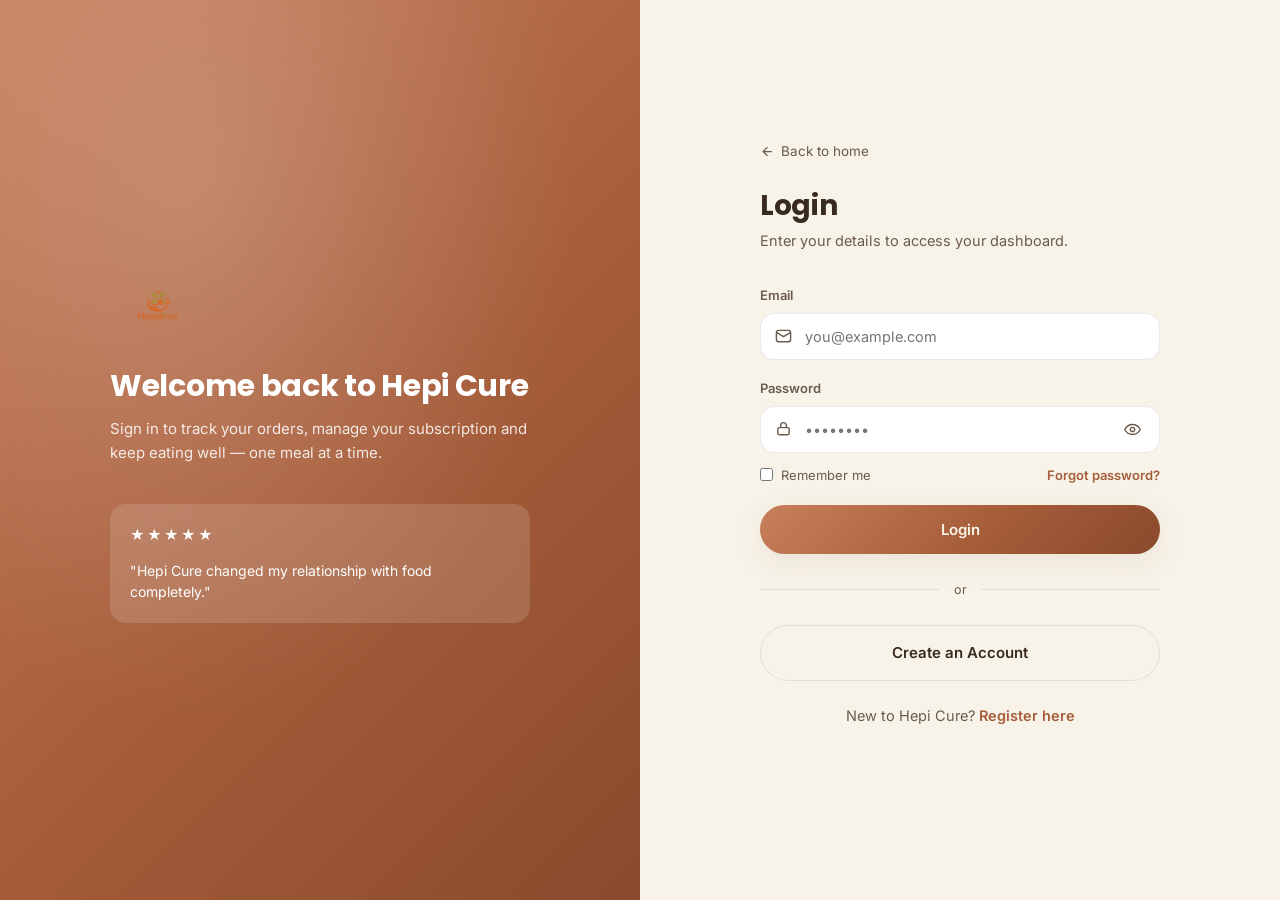
==== commit f3d2db74: "Fixed registration, authentication and UI improvements" ====
--- a/dashboard.html
+++ b/dashboard.html
@@ -12,7 +12,7 @@
     <div class="app-greet">
       <div>
         <h1 id="greetName">Hello, User 👋</h1>
-        <p>Today's Healthy Menu</p>
+        <p>Today's homemade Menu</p>
       </div>
       <a href="profile.html" class="profile-link-text" aria-label="Open profile">Profile</a>
     </div>
--- a/css/style.css
+++ b/css/style.css
@@ -339,7 +339,7 @@
   background:var(--surface); color:var(--text); font-size:14.5px; transition:.25s;
 }
 .field input:focus, .field select:focus, .field textarea:focus{ border-color:var(--terracotta); }
-.field .input-wrap svg{ position:absolute; left:15px; top:50%; transform:translateY(-50%); color:var(--text-muted); pointer-events:none; }
+.field .input-wrap > svg{ position:absolute; left:15px; top:50%; transform:translateY(-50%); color:var(--text-muted); pointer-events:none; }
 .field .input-wrap:has(.toggle-pass) input{ padding-right:46px; }
 .field .toggle-pass{
   position:absolute; right:14px; top:50%; transform:translateY(-50%);
@@ -348,6 +348,7 @@
   color:var(--text-muted); cursor:pointer; border-radius:8px; transition:.2s;
 }
 .field .toggle-pass:hover{ color:var(--terracotta); background:var(--cream-deep); }
+.field .toggle-pass svg{ position:static; }
 .field-row{ display:flex; align-items:center; justify-content:space-between; margin:-6px 0 20px; font-size:13px; }
 .checkbox-row{ display:flex; align-items:center; gap:8px; color:var(--text-muted); }
 .link-accent{ color:var(--terracotta); font-weight:600; }
